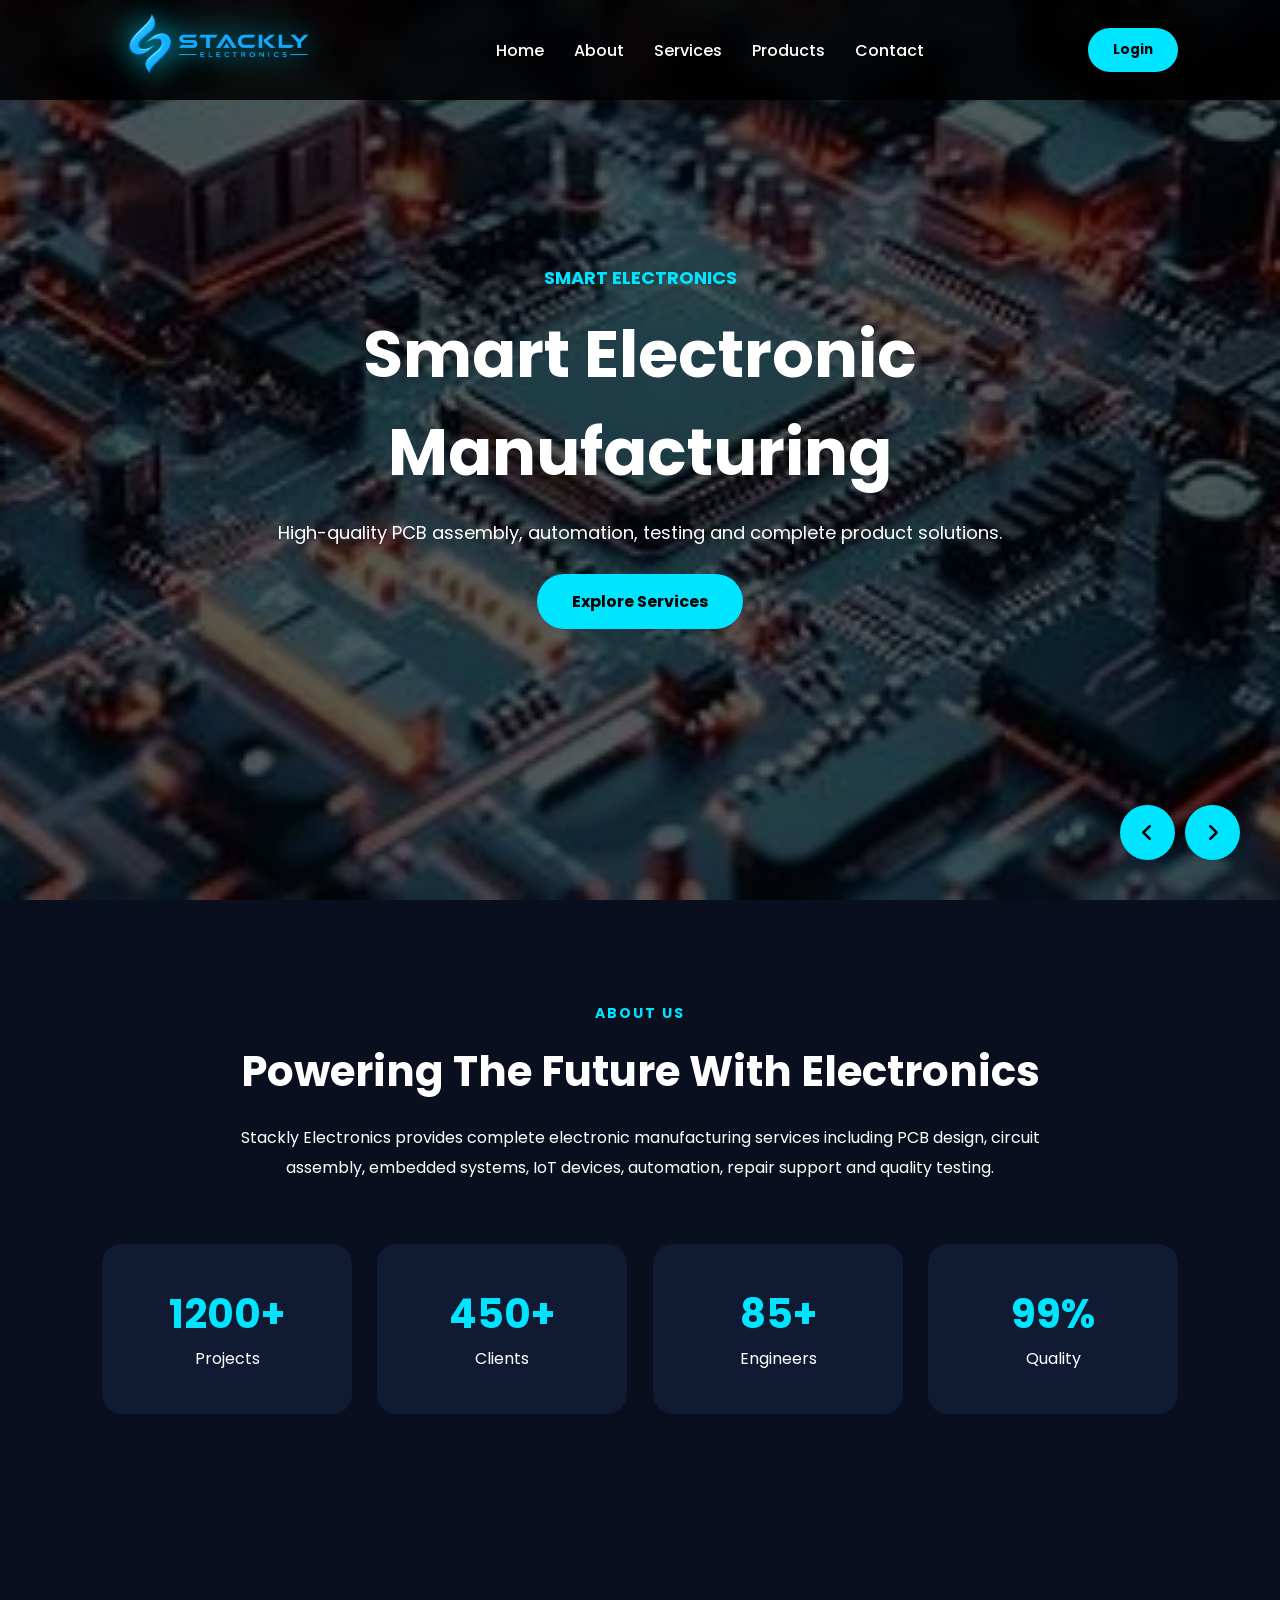
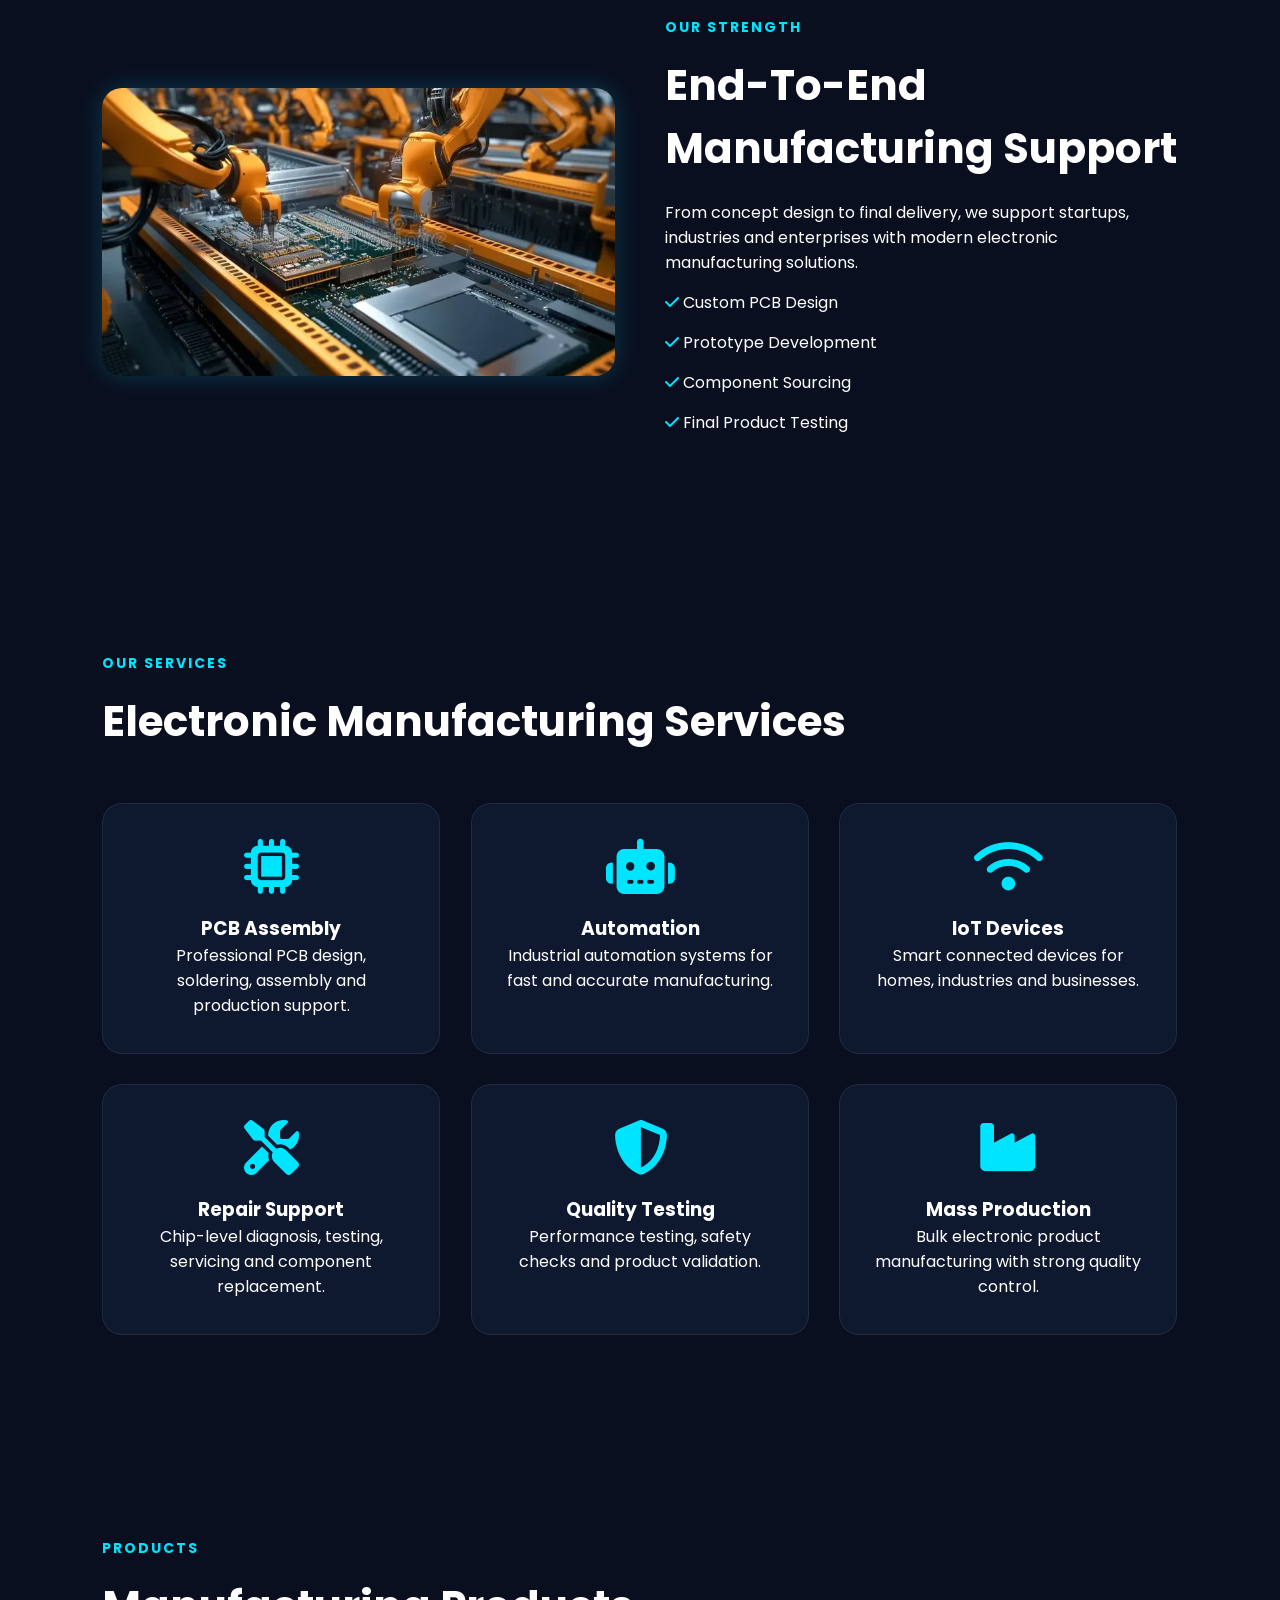
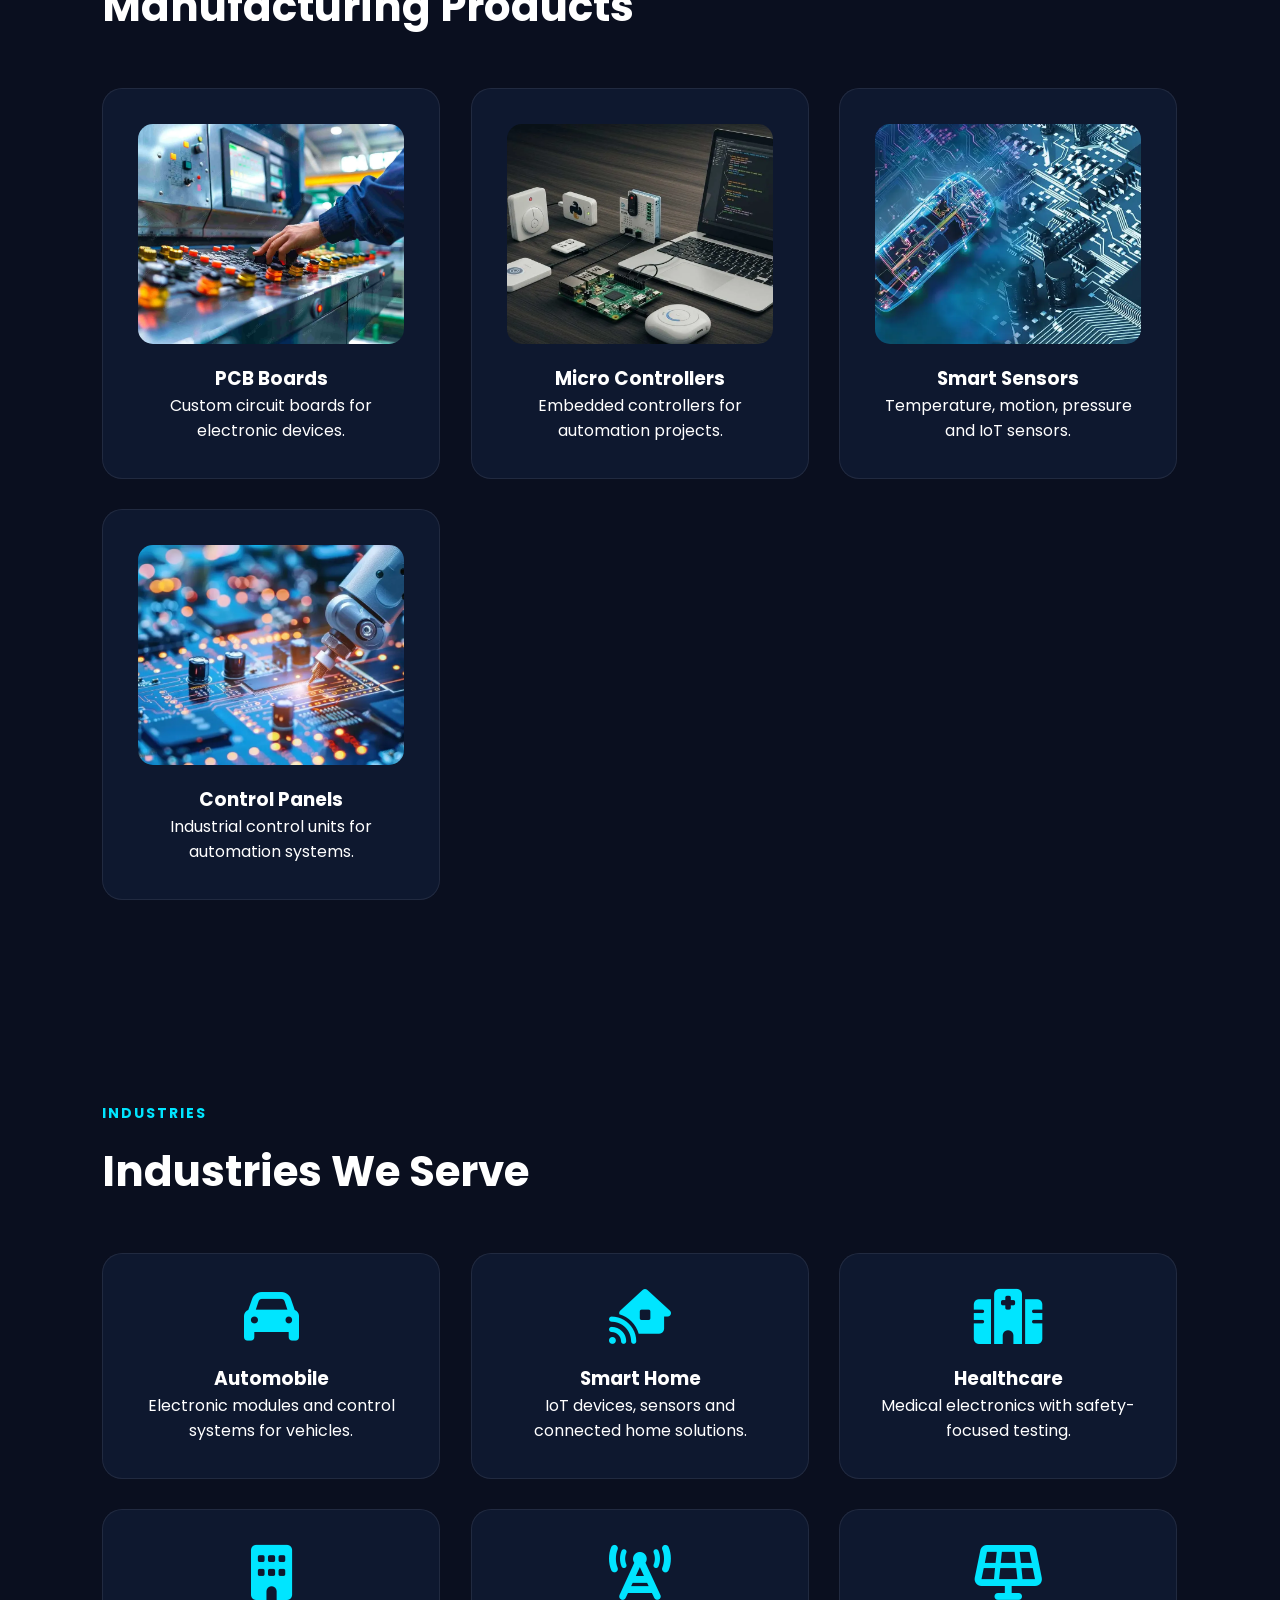
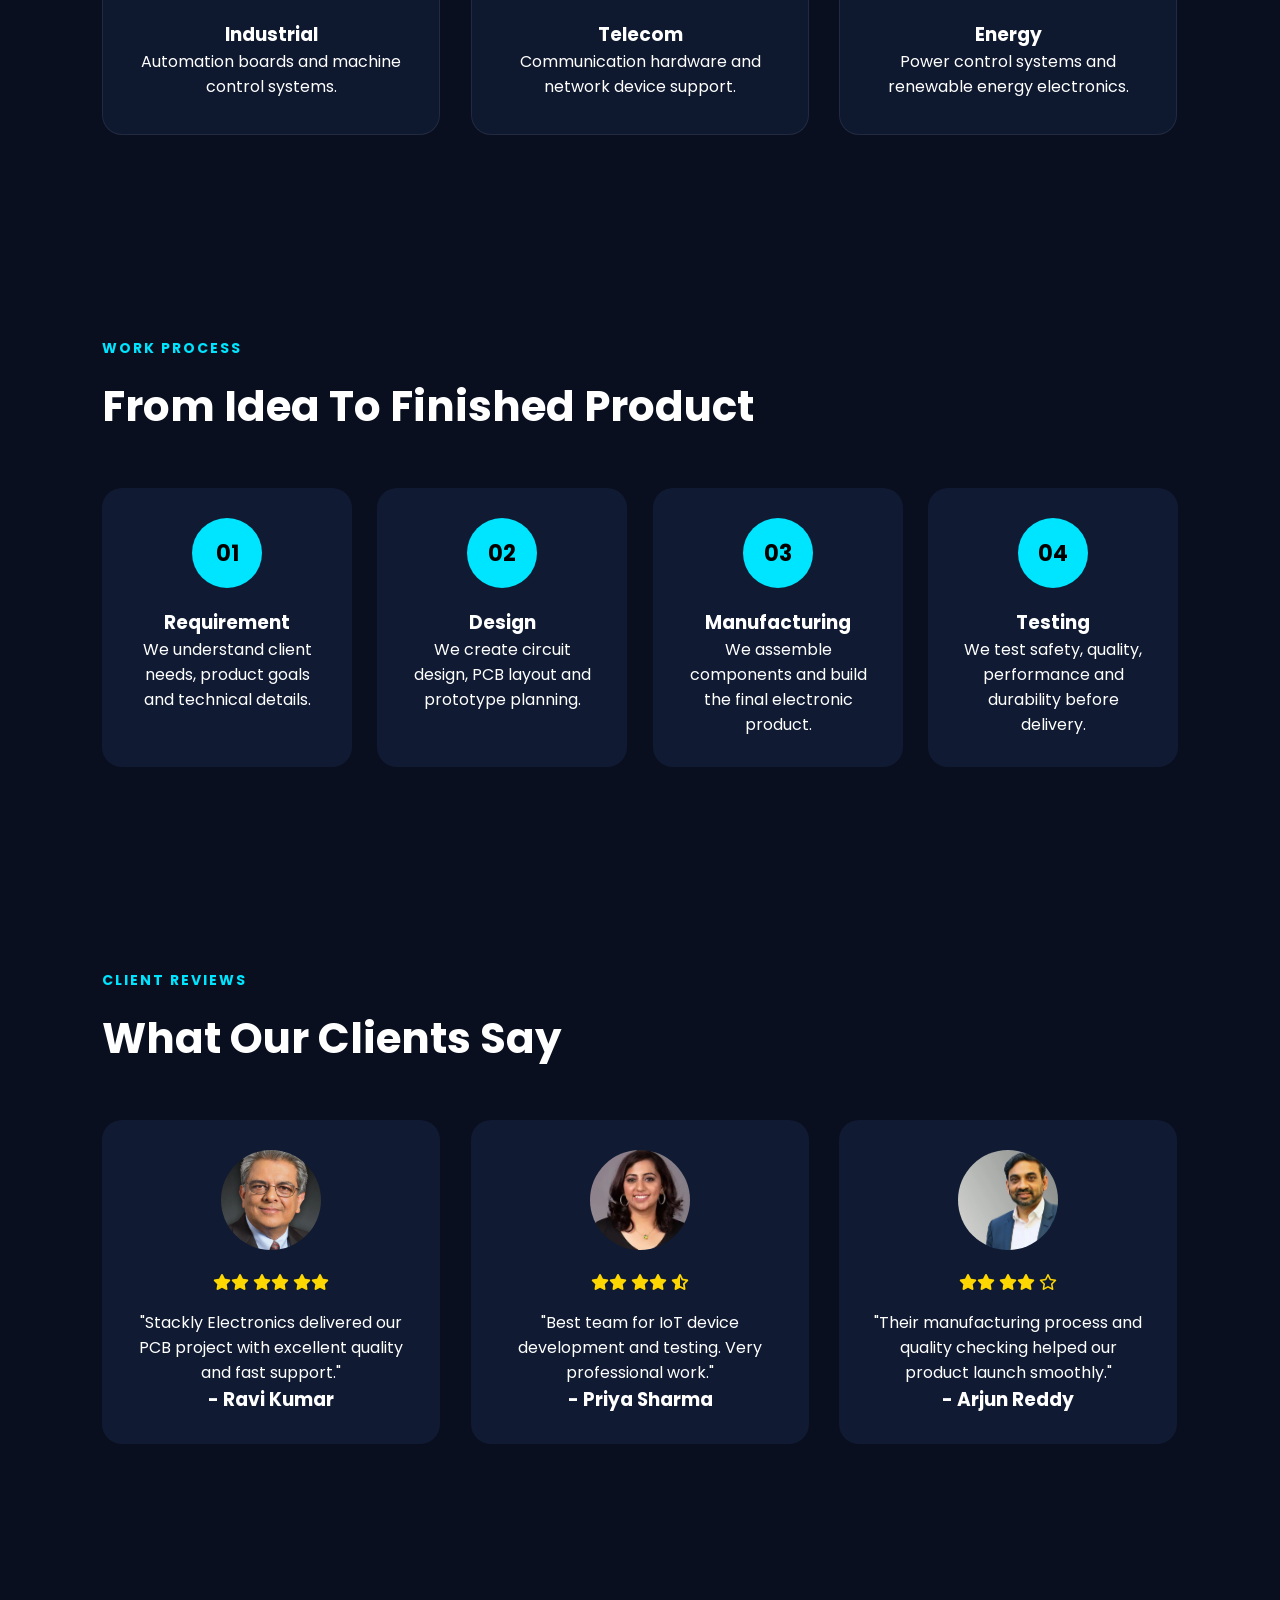
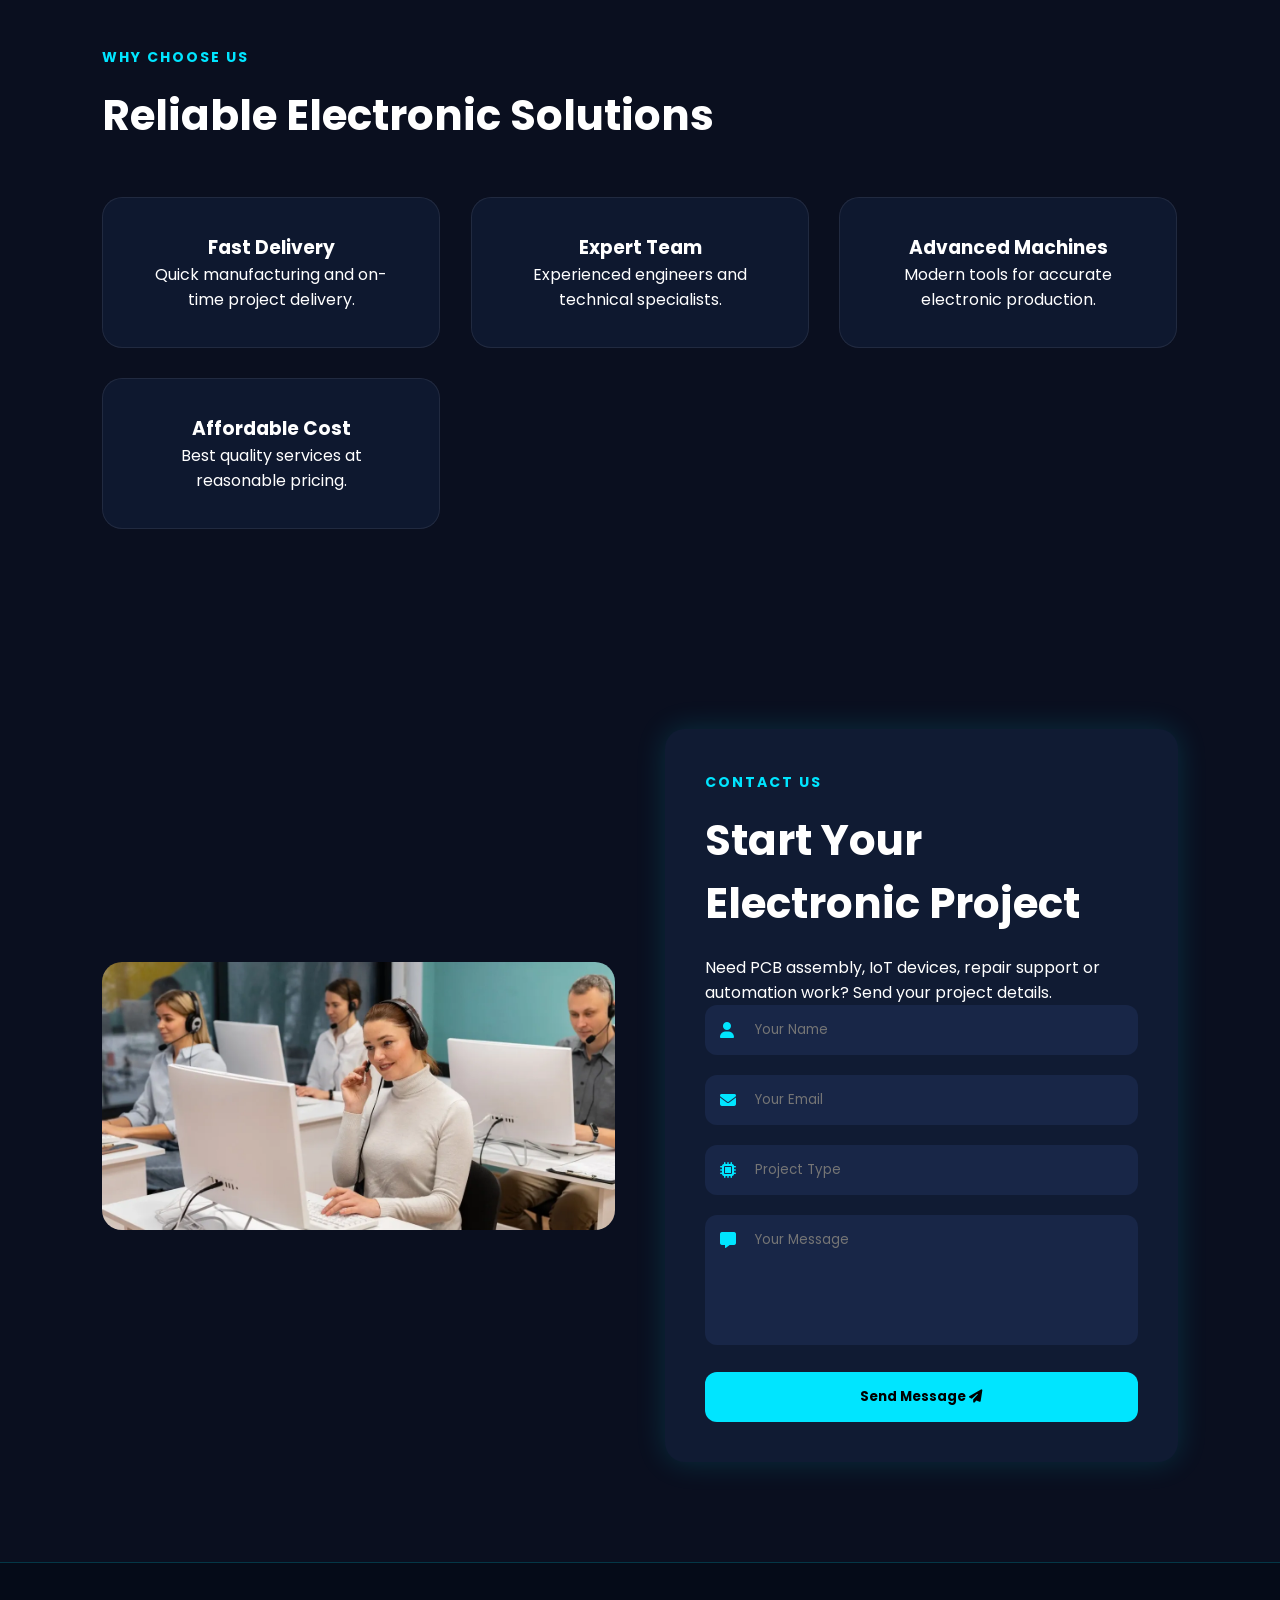
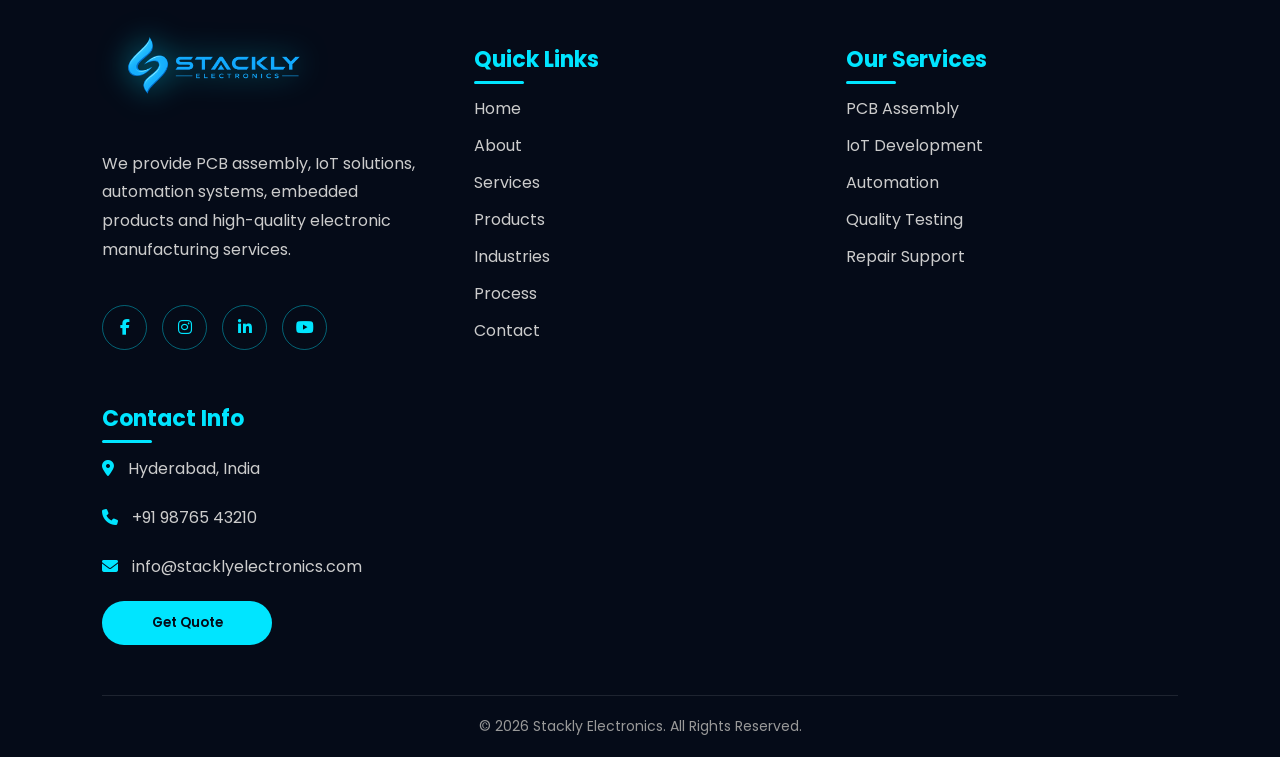
==== index.html @ a697cd23 "Add files via upload" ====
<!DOCTYPE html>
<html lang="en">
<head>
  <meta charset="UTF-8" />
  <meta name="viewport" content="width=device-width, initial-scale=1.0" />
  <title>Stackly Electronic Manufacturing</title>

  <link rel="stylesheet" href="style.css" />
  <link rel="stylesheet" href="https://cdnjs.cloudflare.com/ajax/libs/font-awesome/6.5.1/css/all.min.css" />
</head>
<body>

<header class="navbar">
  
  <!-- Logo -->
<div class="logo">
  <a href="index.html">
    <img src="images3.webp" alt="Stackly Electronics Logo">
    </a>
</div>

  <!-- Navigation -->
  <nav id="navLinks">
    <a href="#home">Home</a>
    <a href="about.html">About</a>
    <a href="#services">Services</a>
    <a href="#products">Products</a>
    <a href="#contact">Contact</a>
    <div class="mobile-login">
        <button class="login-btn" onclick="location.href='login.html'">
            Login
        </button>
    </div>
    </nav>

  <!-- Login Button -->
  <button class="login-btn desktop-login"
        onclick="location.href='login.html'">
    Login
</button>


  <!-- Mobile Menu -->
  <div class="menu" onclick="toggleMenu()">
    <i class="fa-solid fa-bars"></i>
  </div>

</header>
<section class="hero" id="home">
  <div class="slide active" style="background-image:url('image-8.webp')">
    <div class="hero-content">
      <span>SMART ELECTRONICS</span>
      <h1>Smart Electronic Manufacturing</h1>
      <p>High-quality PCB assembly, automation, testing and complete product solutions.</p>
      <a href="#services" class="btn">Explore Services</a>
    </div>
  </div>

  <div class="slide" style="background-image:url('image-2.webp')">
    <div class="hero-content">
      <span>ADVANCED TECHNOLOGY</span>
      <h1>Advanced Production Technology</h1>
      <p>Reliable manufacturing solutions for smart devices and industrial products.</p>
      <a href="#products" class="btn">View Products</a>
    </div>
  </div>

  <div class="slide" style="background-image:url('image-4.webp')">
    <div class="hero-content">
      <span>QUALITY TESTING</span>
      <h1>Quality Testing & Innovation</h1>
      <p>Every electronic product is tested with precision, safety and performance standards.</p>
      <a href="#contact" class="btn">Contact Now</a>
    </div>
  </div>

  <div class="slider-buttons">
    <button onclick="prevSlide()"><i class="fa-solid fa-angle-left"></i></button>
    <button onclick="nextSlide()"><i class="fa-solid fa-angle-right"></i></button>
  </div>
</section>

<section class="section about" id="about">
  <span class="small-title">ABOUT US</span>
  <h2>Powering The Future With Electronics</h2>
  <p>
    Stackly Electronics provides complete electronic manufacturing services including PCB design,
    circuit assembly, embedded systems, IoT devices, automation, repair support and quality testing.
  </p>

  <div class="stats">
    <div class="move-card"><h3>1200+</h3><p>Projects</p></div>
    <div class="move-card"><h3>450+</h3><p>Clients</p></div>
    <div class="move-card"><h3>85+</h3><p>Engineers</p></div>
    <div class="move-card"><h3>99%</h3><p>Quality</p></div>
  </div>
</section>

<section class="section feature-section">
  <div class="feature-left">
    <img src="image-1.webp" alt="Electronics Manufacturing">
  </div>

  <div class="feature-right">
    <span class="small-title">OUR STRENGTH</span>
    <h2>End-To-End Manufacturing Support</h2>
    <p>
      From concept design to final delivery, we support startups, industries and enterprises
      with modern electronic manufacturing solutions.
    </p>

    <div class="feature-points">
      <p><i class="fa-solid fa-check"></i> Custom PCB Design</p>
      <p><i class="fa-solid fa-check"></i> Prototype Development</p>
      <p><i class="fa-solid fa-check"></i> Component Sourcing</p>
      <p><i class="fa-solid fa-check"></i> Final Product Testing</p>
    </div>
  </div>
</section>

<section class="section services" id="services">
  <span class="small-title">OUR SERVICES</span>
  <h2>Electronic Manufacturing Services</h2>

  <div class="grid">
    <div class="card move-card">
      <i class="fa-solid fa-microchip"></i>
      <h3>PCB Assembly</h3>
      <p>Professional PCB design, soldering, assembly and production support.</p>
    </div>

    <div class="card move-card">
      <i class="fa-solid fa-robot"></i>
      <h3>Automation</h3>
      <p>Industrial automation systems for fast and accurate manufacturing.</p>
    </div>

    <div class="card move-card">
      <i class="fa-solid fa-wifi"></i>
      <h3>IoT Devices</h3>
      <p>Smart connected devices for homes, industries and businesses.</p>
    </div>

    <div class="card move-card">
      <i class="fa-solid fa-screwdriver-wrench"></i>
      <h3>Repair Support</h3>
      <p>Chip-level diagnosis, testing, servicing and component replacement.</p>
    </div>

    <div class="card move-card">
      <i class="fa-solid fa-shield-halved"></i>
      <h3>Quality Testing</h3>
      <p>Performance testing, safety checks and product validation.</p>
    </div>

    <div class="card move-card">
      <i class="fa-solid fa-industry"></i>
      <h3>Mass Production</h3>
      <p>Bulk electronic product manufacturing with strong quality control.</p>
    </div>
  </div>
</section>

<section class="section products" id="products">
  <span class="small-title">PRODUCTS</span>
  <h2>Manufacturing Products</h2>

  <div class="grid">
    <div class="product move-card">
      <img src="image-5.webp" alt="PCB Boards">
      <h3>PCB Boards</h3>
      <p>Custom circuit boards for electronic devices.</p>
    </div>

    <div class="product move-card">
      <img src="image-3.webp" alt="Micro Controllers">
      <h3>Micro Controllers</h3>
      <p>Embedded controllers for automation projects.</p>
    </div>

    <div class="product move-card">
      <img src="image-2.webp" alt="Smart Sensors">
      <h3>Smart Sensors</h3>
      <p>Temperature, motion, pressure and IoT sensors.</p>
    </div>

    <div class="product move-card">
      <img src="image-4.webp" alt="Control Panels">
      <h3>Control Panels</h3>
      <p>Industrial control units for automation systems.</p>
    </div>
  </div>
</section>

<section class="section industries" id="industries">
  <span class="small-title">INDUSTRIES</span>
  <h2>Industries We Serve</h2>

  <div class="grid">
    <div class="card move-card">
      <i class="fa-solid fa-car"></i>
      <h3>Automobile</h3>
      <p>Electronic modules and control systems for vehicles.</p>
    </div>

    <div class="card move-card">
      <i class="fa-solid fa-house-signal"></i>
      <h3>Smart Home</h3>
      <p>IoT devices, sensors and connected home solutions.</p>
    </div>

    <div class="card move-card">
      <i class="fa-solid fa-hospital"></i>
      <h3>Healthcare</h3>
      <p>Medical electronics with safety-focused testing.</p>
    </div>

    <div class="card move-card">
      <i class="fa-solid fa-building"></i>
      <h3>Industrial</h3>
      <p>Automation boards and machine control systems.</p>
    </div>

    <div class="card move-card">
      <i class="fa-solid fa-tower-cell"></i>
      <h3>Telecom</h3>
      <p>Communication hardware and network device support.</p>
    </div>

    <div class="card move-card">
      <i class="fa-solid fa-solar-panel"></i>
      <h3>Energy</h3>
      <p>Power control systems and renewable energy electronics.</p>
    </div>
  </div>
</section>

<section class="section process" id="process">
  <span class="small-title">WORK PROCESS</span>
  <h2>From Idea To Finished Product</h2>

  <div class="timeline">
    <div class="move-card">
      <span>01</span>
      <h3>Requirement</h3>
      <p>We understand client needs, product goals and technical details.</p>
    </div>

    <div class="move-card">
      <span>02</span>
      <h3>Design</h3>
      <p>We create circuit design, PCB layout and prototype planning.</p>
    </div>

    <div class="move-card">
      <span>03</span>
      <h3>Manufacturing</h3>
      <p>We assemble components and build the final electronic product.</p>
    </div>

    <div class="move-card">
      <span>04</span>
      <h3>Testing</h3>
      <p>We test safety, quality, performance and durability before delivery.</p>
    </div>
  </div>
</section>
<!-- Font Awesome Icons -->
<link rel="stylesheet" href="https://cdnjs.cloudflare.com/ajax/libs/font-awesome/6.5.1/css/all.min.css">

<section class="section testimonial-section">
  <span class="small-title">CLIENT REVIEWS</span>
  <h2 class="move-title">What Our Clients Say</h2>

  <div class="testimonial-slider">

    <div class="review">
      <img src="k_11zon.webp" alt="Ravi Kumar">
      <div class="stars">
        <i class="fa-solid fa-star"></i><i class="fa-solid fa-star"></i>
        <i class="fa-solid fa-star"></i><i class="fa-solid fa-star"></i>
        <i class="fa-solid fa-star"></i><i class="fa-solid fa-star"></i>
      </div>
      <p>"Stackly Electronics delivered our PCB project with excellent quality and fast support."</p>
      <h3>- Ravi Kumar</h3>
    </div>

    <div class="review">
      <img src="h_11zon.webp" alt="Priya Sharma">
      <div class="stars">
        <i class="fa-solid fa-star"></i><i class="fa-solid fa-star"></i>
        <i class="fa-solid fa-star"></i><i class="fa-solid fa-star"></i>
        <i class="fa-solid fa-star-half-stroke"></i>
      </div>
      <p>"Best team for IoT device development and testing. Very professional work."</p>
      <h3>- Priya Sharma</h3>
    </div>

    <div class="review">
      <img src="m_11zon.webp" alt="Arjun Reddy">
      <div class="stars">
        <i class="fa-solid fa-star"></i><i class="fa-solid fa-star"></i>
        <i class="fa-solid fa-star"></i><i class="fa-solid fa-star"></i>
        <i class="fa-regular fa-star"></i>
      </div>
      <p>"Their manufacturing process and quality checking helped our product launch smoothly."</p>
      <h3>- Arjun Reddy</h3>
    </div>

  </div>
</section>

<section class="section why">
  <span class="small-title">WHY CHOOSE US</span>
  <h2>Reliable Electronic Solutions</h2>

  <div class="grid">
    <div class="card move-card">
      <h3>Fast Delivery</h3>
      <p>Quick manufacturing and on-time project delivery.</p>
    </div>

    <div class="card move-card">
      <h3>Expert Team</h3>
      <p>Experienced engineers and technical specialists.</p>
    </div>

    <div class="card move-card">
      <h3>Advanced Machines</h3>
      <p>Modern tools for accurate electronic production.</p>
    </div>

    <div class="card move-card">
      <h3>Affordable Cost</h3>
      <p>Best quality services at reasonable pricing.</p>
    </div>
  </div>
</section>

<section class="contact-new" id="contact">
  <div class="contact-img">
    <img src="image-6.webp" alt="Contact Electronics">
  </div>

  <div class="contact-box">
    <span class="small-title">CONTACT US</span>
    <h2>Start Your Electronic Project</h2>
    <p>Need PCB assembly, IoT devices, repair support or automation work? Send your project details.</p>

    <form onsubmit="sendMessage(event)">
      <div class="input-group">
        <i class="fa-solid fa-user"></i>
        <input type="text" placeholder="Your Name" required>
      </div>

      <div class="input-group">
        <i class="fa-solid fa-envelope"></i>
        <input type="email" placeholder="Your Email" required>
      </div>

      <div class="input-group">
        <i class="fa-solid fa-microchip"></i>
        <input type="text" placeholder="Project Type" required>
      </div>

      <div class="input-group textarea">
        <i class="fa-solid fa-message"></i>
        <textarea placeholder="Your Message" required></textarea>
      </div>

      <button type="submit">
        Send Message <i class="fa-solid fa-paper-plane"></i>
      </button>
    </form>
  </div>
</section>


<section>
<footer class="footer">
  <div class="footer-grid">
    <div class="footer-box">
<h2 class="footer-logo">
  <a href="index.html">
    <img src="images3.webp" alt="Stackly Electronics Logo">
  </a>
</h2>
      <p>
        We provide PCB assembly, IoT solutions, automation systems, embedded products
        and high-quality electronic manufacturing services.
      </p>

      <div class="social">
        <a href="404.html"><i class="fa-brands fa-facebook-f"></i></a>
        <a href="404.html"><i class="fa-brands fa-instagram"></i></a>
        <a href="404.html"><i class="fa-brands fa-linkedin-in"></i></a>
        <a href="404.html"><i class="fa-brands fa-youtube"></i></a>
      </div>
    </div>

    <div class="footer-box">
      <h3>Quick Links</h3>
      <a href="#home">Home</a>
      <a href="#about">About</a>
      <a href="#services">Services</a>
      <a href="#products">Products</a>
      <a href="#industries">Industries</a>
      <a href="#process">Process</a>
      <a href="#contact">Contact</a>
    </div>

    <div class="footer-box">
      <h3>Our Services</h3>
      <a href="#services">PCB Assembly</a>
      <a href="#services">IoT Development</a>
      <a href="#services">Automation</a>
      <a href="#services">Quality Testing</a>
      <a href="#services">Repair Support</a>
    </div>

    <div class="footer-box">
      <h3>Contact Info</h3>
      <p><i class="fa-solid fa-location-dot"></i> Hyderabad, India</p>
      <p><i class="fa-solid fa-phone"></i> +91 98765 43210</p>
      <p><i class="fa-solid fa-envelope"></i> info@stacklyelectronics.com</p>
      <button onclick="location.href='#contact'">Get Quote</button>
    </div>
  </div>

  <div class="footer-bottom">
    <p>© 2026 Stackly Electronics. All Rights Reserved.</p>
  </div>
</footer>
</section>

<script src="script.js"></script>
</body>
</html>
---- style.css ----
/* =========================
   GOOGLE FONT
========================= */
@import url('https://fonts.googleapis.com/css2?family=Poppins:wght@300;400;500;600;700;800&display=swap');

*{
    margin:0;
    padding:0;
    box-sizing:border-box;
    scroll-behavior:smooth;
    font-family:'Poppins',sans-serif;
}

body{
    background:#0a0f1f;
    color:#fff;
    overflow-x:hidden;

    
    

}

img{
    max-width:100%;
    display:block;
    
}

a{
    text-decoration:none;
}

.section{
    padding:100px 8%;
}

.small-title{
    color:#00e5ff;
    font-size:14px;
    font-weight:700;
    letter-spacing:2px;
    text-transform:uppercase;
}

h2{
    font-size:42px;
    margin:15px 0 20px;
}

/* =========================
   NAVBAR
========================= */

.navbar{
    position:fixed;
    top:0;
    left:0;
    width:100%;
    height: 100px;
    z-index:1000;
    display:flex;
    justify-content:space-between;
    align-items:center;
    padding:15px 8%;
    background:rgba(0,0,0,.85);
    backdrop-filter:blur(10px);
}

.logo{
    display:flex;
    align-items:center;
}
.logo img{
    width:230px;
    height:auto;
    object-fit:contain;
    filter:drop-shadow(0 0 15px #00e5ff);
    transition:.4s ease;
}

.logo img:hover{
    transform:scale(1.05);
}
nav{
    display:flex;
    gap:30px;
}

nav a{
    color:#fff;
    font-weight:500;
    transition:.3s;
}

nav a:hover{
    color:#00e5ff;
}

.login-btn{
    padding:12px 25px;
    border:none;
    border-radius:30px;
    background:#00e5ff;
    color:#000;
    font-weight:700;
    cursor:pointer;
    transition:.4s;
}

.login-btn:hover{
    transform:translateY(-3px);
}
.desktop-login{
    display:block;
}

.mobile-login{
    display:none;
}

.menu{
    display:none;
    font-size:28px;
    color:#fff;
    cursor:pointer;
}

/* =========================
   HERO
========================= */

.hero{
    position:relative;
    height:100vh;
    overflow:hidden;
}

.slide{
    position:absolute;
    width:100%;
    height:100%;
    background-size:cover;
    background-position:center;
    display:flex;
    align-items:center;
    justify-content:center;
    opacity:0;
    transition:1s;
}

.slide.active{
    opacity:1;
}

.slide::before{
    content:"";
    position:absolute;
    width:100%;
    height:100%;
    background:rgba(0,0,0,.65);
}

.hero-content{
    position:relative;
    z-index:2;
    text-align:center;
    max-width:850px;
}

.hero-content span{
    color:#00e5ff;
    font-size:18px;
    font-weight:700;
}

.hero-content h1{
    font-size:65px;
    margin:15px 0;
}

.hero-content p{
    font-size:18px;
    line-height:1.8;
}

.btn{
    display:inline-block;
    margin-top:25px;
    background:#00e5ff;
    color:#000;
    padding:15px 35px;
    border-radius:40px;
    font-weight:700;
    transition:.4s;
}

.btn:hover{
    transform:translateY(-5px);
}

.slider-buttons{
    position:absolute;
    bottom:40px;
    right:40px;
    z-index:10;
    display:flex;
    gap:10px;
}

.slider-buttons button{
    width:55px;
    height:55px;
    border:none;
    border-radius:50%;
    background:#00e5ff;
    cursor:pointer;
    font-size:20px;
}

/* =========================
   ABOUT
========================= */

.about{
    text-align:center;
}

.about p{
    max-width:850px;
    margin:auto;
    line-height:1.9;
}

.stats{
    display:grid;
    grid-template-columns:repeat(auto-fit,minmax(220px,1fr));
    gap:25px;
    margin-top:60px;
}

.stats div{
    background:#101b33;
    padding:40px;
    border-radius:20px;
}


.stats h3{
    font-size:40px;
    color:#00e5ff;
}

/* =========================
   FEATURE
========================= */

.feature-section{
    display:grid;
    grid-template-columns:1fr 1fr;
    gap:50px;
    align-items:center;
}

.feature-left img{
    border-radius:20px;
}

.feature-points p{
    margin:15px 0;
}

.feature-points i{
    color:#00e5ff;
}

/* =========================
   GRID
========================= */

.grid{
    display:grid;
    grid-template-columns:repeat(auto-fit,minmax(280px,1fr));
    gap:30px;
    margin-top:50px;
}

.card,
.product{
    background:rgba(16,27,51,.85);
    backdrop-filter:blur(12px);
    border:1px solid rgba(255,255,255,.08);
    padding:35px;
    border-radius:20px;
    transition:.5s;
    text-align:center;
}
.card:hover,
.product:hover{
    transform:translateY(-10px);
    box-shadow:0 0 25px rgba(0,229,255,.4);
}

.card i{
    font-size:55px;
    color:#00e5ff;
    margin-bottom:20px;
}

.product img{
    height:220px;
    width:100%;
    object-fit:cover;
    border-radius:15px;
    margin-bottom:20px;
}

/* =========================
   PROCESS
========================= */

.timeline{
    display:grid;
    grid-template-columns:repeat(auto-fit,minmax(250px,1fr));
    gap:25px;
    margin-top:50px;
}

.timeline .move-card{
    background:#101b33;
    padding:30px;
    border-radius:20px;
    text-align:center;
}

.timeline span{
    width:70px;
    height:70px;
    background:#00e5ff;
    color:#000;
    display:flex;
    align-items:center;
    justify-content:center;
    margin:auto auto 20px;
    border-radius:50%;
    font-size:22px;
    font-weight:700;
}

/* =========================
   TESTIMONIAL
========================= */

.testimonial-slider{
    display:grid;
    grid-template-columns:repeat(auto-fit,minmax(300px,1fr));
    gap:30px;
    margin-top:50px;
}

.review{
    background:#101b33;
    padding:30px;
    text-align:center;
    border-radius:20px;
}

.review img{
    width:100px;
    height:100px;
    border-radius:50%;
    margin:auto;
    margin-bottom:20px;
}

.stars{
    color:#ffd700;
    margin-bottom:15px;
}

/* =========================
   CONTACT
========================= */

.contact-new{
    display:grid;
    grid-template-columns:1fr 1fr;
    gap:50px;
    align-items:center;
    padding:100px 8%;
}

.contact-img img{
    border-radius:20px;
}

.contact-box{
    background:#101b33;
    padding:40px;
    border-radius:20px;
}

.input-group{
    position:relative;
    margin-bottom:20px;
}

.input-group i{
    position:absolute;
    left:15px;
    top:17px;
    color:#00e5ff;
}

.input-group input,
.input-group textarea{
    width:100%;
    padding:15px 15px 15px 50px;
    border:none;
    border-radius:12px;
    background:#182647;
    color:#fff;
}

textarea{
    min-height:130px;
    resize:none;
}

.contact-box button{
    width:100%;
    padding:15px;
    border:none;
    border-radius:12px;
    background:#00e5ff;
    color:#000;
    font-weight:700;
    cursor:pointer;
}


/* =========================
   FOOTER
========================= */
.footer{
    background:#050b18;
    padding:80px 8% 20px;
    border-top:1px solid rgba(0,229,255,.2);
}

.footer-grid{
    display:grid;
    grid-template-columns:repeat(auto-fit,minmax(250px,1fr));
    gap:40px;
    align-items:start;
}

.footer-box{
    display:flex;
    flex-direction:column;
    min-height:80px;
    animation:fadeUp 1s ease forwards;
}

.footer-logo{
    margin-bottom:05px;
}

.footer-logo img{
    margin-top: -60px;
    width:220px;
    max-width:100%;
    object-fit:contain;
    filter:drop-shadow(0 0 15px rgba(0,229,255,.6));
    transition:.4s ease;
}

.footer-logo img:hover{
    transform:scale(1.05);
}

.footer-box h3{
    color:#00e5ff;
    font-size:22px;
    margin-bottom:20px;
    position:relative;
}

.footer-box h3::after{
    content:'';
    position:absolute;
    left:0;
    bottom:-8px;
    width:50px;
    height:3px;
    background:#00e5ff;
    border-radius:10px;
}

.footer-box p{
    color:#ccc;
    line-height:1.8;
    margin-bottom:20px;
    transition:.3s;
}

.footer-box a{
    color:#ccc;
    text-decoration:none;
    margin-bottom:12px;
    transition:.4s ease;
    width:fit-content;
}

.footer-box a:hover{
    color:#00e5ff;
    transform:translateX(8px);
}

.footer-box p i{
    color:#00e5ff;
    margin-right:10px;
}

/* Social Icons */
.social{
    display:flex;
    gap:15px;
    margin-top:20px;
}

.social a{
    width:45px;
    height:45px;
    display:flex;
    align-items:center;
    justify-content:center;
    border:1px solid rgba(0,229,255,.4);
    border-radius:50%;
    color:#00e5ff;
    transition:.4s ease;
}

.social a:hover{
    background:#00e5ff;
    color:#050b18;
    transform:translateY(-8px) rotate(360deg);
    box-shadow:0 0 20px #00e5ff;
}

/* Button */
.footer-box button{
    margin-top:auto;
    width:170px;
    padding:12px 20px;
    border:none;
    border-radius:30px;
    background:#00e5ff;
    color:#050b18;
    font-weight:600;
    cursor:pointer;
    transition:.4s ease;
}

.footer-box button:hover{
    transform:translateY(-5px);
    box-shadow:0 0 20px #00e5ff;
}

/* Footer Bottom */
.footer-bottom{
    margin-top:50px;
    text-align:center;
    border-top:1px solid rgba(255,255,255,.1);
    padding-top:20px;
}

.footer-bottom p{
    color:#999;
    font-size:14px;
}

/* Animation */
@keyframes fadeUp{
    from{
        opacity:0;
        transform:translateY(40px);
    }
    to{
        opacity:1;
        transform:translateY(0);
    }
}

/* Mobile */
@media(max-width:768px){

    .footer{
        padding:60px 5% 20px;
    }

    .footer-grid{
        grid-template-columns:1fr;
        gap:35px;
    }

    .footer-box{
        min-height:auto;
        text-align:center;
        align-items:center;
    }

    .footer-box h3::after{
        left:50%;
        transform:translateX(-50%);
    }

    .social{
        justify-content:center;
    }

    .footer-box a:hover{
        transform:none;
    }

    .footer-logo img{
        width:180px;
    }
}
/* =========================
   ANIMATION
========================= */

.move-card{
    animation:floatCard 4s ease-in-out infinite;
}

@keyframes floatCard{
    0%,100%{
        transform:translateY(0);
    }
    50%{
        transform:translateY(-10px);
    }
}

/* =========================
   RESPONSIVE FIXES
========================= */

@media(max-width:991px){

    .navbar{
        padding:15px 5%;
        height:90px;
    }

    .logo img{
        width:180px;
    }

    nav{
        position:absolute;
        top:80px;
        left:0;
        width:360px;
        height: 760px;
        background:#08111f;
        flex-direction:column;
        align-items:center;
        gap:50px;
        padding:30px 0;
        display:none;
    }

    nav.active{
        display:flex;
    }
        .desktop-login{
        display:none;
    }

    .mobile-login{
        display:block;
        width:100%;
        padding:0 20px;
        margin-top:15px;
    }

    .mobile-login .login-btn{
        width:100%;
        padding:14px;
        border:none;
        border-radius:12px;
        background:#00e5ff;
        color:#000;
        font-weight:700;
        cursor:pointer;
    }

    .menu{
        display:block;
    }

    .hero-content h1{
        font-size:48px;
    }

    .feature-section,
    .contact-new{
        grid-template-columns:1fr;
    }

    .feature-left{
        order:-1;
    }

    h2{
        font-size:34px;
    }
}

@media(max-width:768px){

    .section{
        padding:80px 5%;
    }

    .hero-content{
        padding:0 20px;
    }

    .hero-content h1{
        font-size:38px;
        line-height:1.3;
    }

    .hero-content p{
        font-size:16px;
    }

    .btn{
        padding:14px 28px;
    }

    .slider-buttons{
        bottom:20px;
        right:20px;
    }

    .slider-buttons button{
        width:45px;
        height:45px;
        font-size:16px;
    }

    .stats{
        grid-template-columns:1fr;
    }

    .timeline{
        grid-template-columns:1fr;
    }

    .testimonial-slider{
        grid-template-columns:1fr;
    }

    .contact-box{
        padding:25px;
    }

    .footer-logo img{
        width:170px;
    }
}


@media(max-width:480px){

    .navbar{
        height:80px;
    }

    .logo img{
        width:150px;
    }

    .hero-content span{
        font-size:14px;
    }

    .hero-content h1{
        font-size:30px;
    }

    .hero-content p{
        font-size:14px;
        line-height:1.7;
    }

    h2{
        font-size:28px;
    }

    .card,
    .product,
    .review,
    .contact-box{
        padding:20px;
    }

    .stats div{
        padding:25px;
    }

    .footer{
        padding:50px 5% 20px;
    }

    .footer-box h3{
        font-size:20px;
    }

    .footer-bottom p{
        font-size:12px;
    }
}

/* =========================
   SMOOTH SCROLL ANIMATION
========================= */

.card,
.product,
.review,
.timeline .move-card,
.stats div,
.footer-box{
    will-change:transform;
}

/* =========================
   IMAGE OPTIMIZATION
========================= */

.product img,
.feature-left img,
.contact-img img,
.review img{
    object-fit:cover;
}

/* =========================
   GLOBAL HOVER EFFECT
========================= */

.btn,
.login-btn,
.footer-box button{
    position:relative;
    overflow:hidden;
}

.btn::before,
.login-btn::before,
.footer-box button::before{
    content:'';
    position:absolute;
    top:0;
    left:-100%;
    width:100%;
    height:100%;
    background:rgba(255,255,255,.2);
    transition:.5s;
}

.btn:hover::before,
.login-btn:hover::before,
.footer-box button:hover::before{
    left:100%;
} 
/* ===================================
   ADVANCED ANIMATIONS
=================================== */

@keyframes fadeUp{
    from{
        opacity:0;
        transform:translateY(60px);
    }
    to{
        opacity:1;
        transform:translateY(0);
    }
}

@keyframes zoomIn{
    from{
        opacity:0;
        transform:scale(.8);
    }
    to{
        opacity:1;
        transform:scale(1);
    }
}

@keyframes float{
    0%,100%{
        transform:translateY(0);
    }
    50%{
        transform:translateY(-15px);
    }
}

@keyframes glow{
    0%,100%{
        box-shadow:0 0 10px rgba(0,229,255,.3);
    }
    50%{
        box-shadow:0 0 30px rgba(0,229,255,.8);
    }
}

/* HERO */

.hero-content{
    animation:fadeUp 1.2s ease;
}

.hero-content h1{
    animation:zoomIn 1.3s ease;
}

.hero-content p{
    animation:fadeUp 1.8s ease;
}

.btn{
    animation:fadeUp 2s ease;
}

/* CARDS */

.card,
.product,
.review,
.stats div,
.timeline .move-card{
    animation:fadeUp 1s ease;
    transition:.5s;
}

.card:hover,
.product:hover,
.review:hover,
.timeline .move-card:hover,
.stats div:hover{
    transform:translateY(-12px) scale(1.03);
    box-shadow:0 0 25px rgba(0,229,255,.4);
}

/* PRODUCT IMAGE */

.product{
    overflow:hidden;
}

.product img{
    transition:.7s;
}

.product:hover img{
    transform:scale(1.1);
}

/* FEATURE IMAGE */

.feature-left img{
    animation:float 5s infinite ease-in-out;
    box-shadow:0 0 25px rgba(0,229,255,.2);
}

/* STATS */

.stats h3{
    animation:glow 3s infinite;
}

/* CONTACT */

.contact-box{
    box-shadow:0 0 30px rgba(0,229,255,.15);
}

.input-group input:focus,
.input-group textarea:focus{
    outline:none;
    box-shadow:0 0 15px rgba(0,229,255,.5);
}
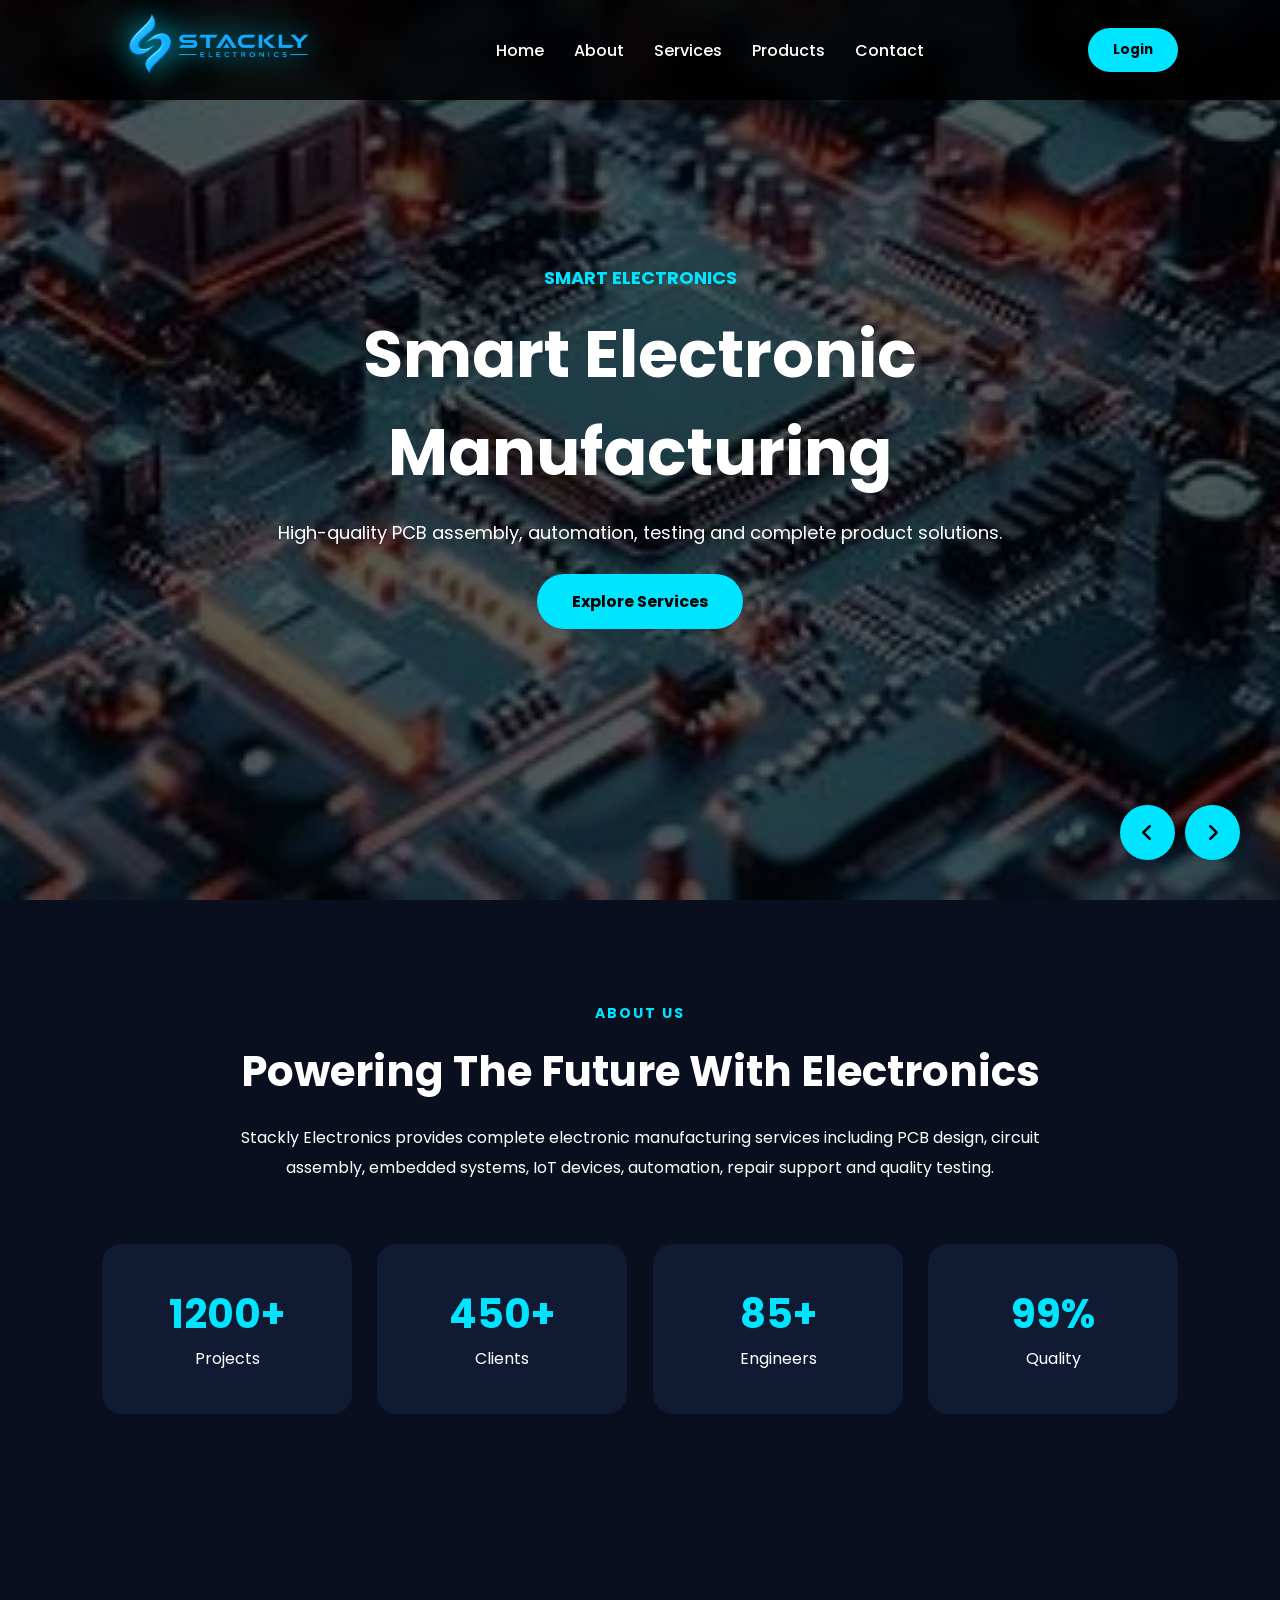
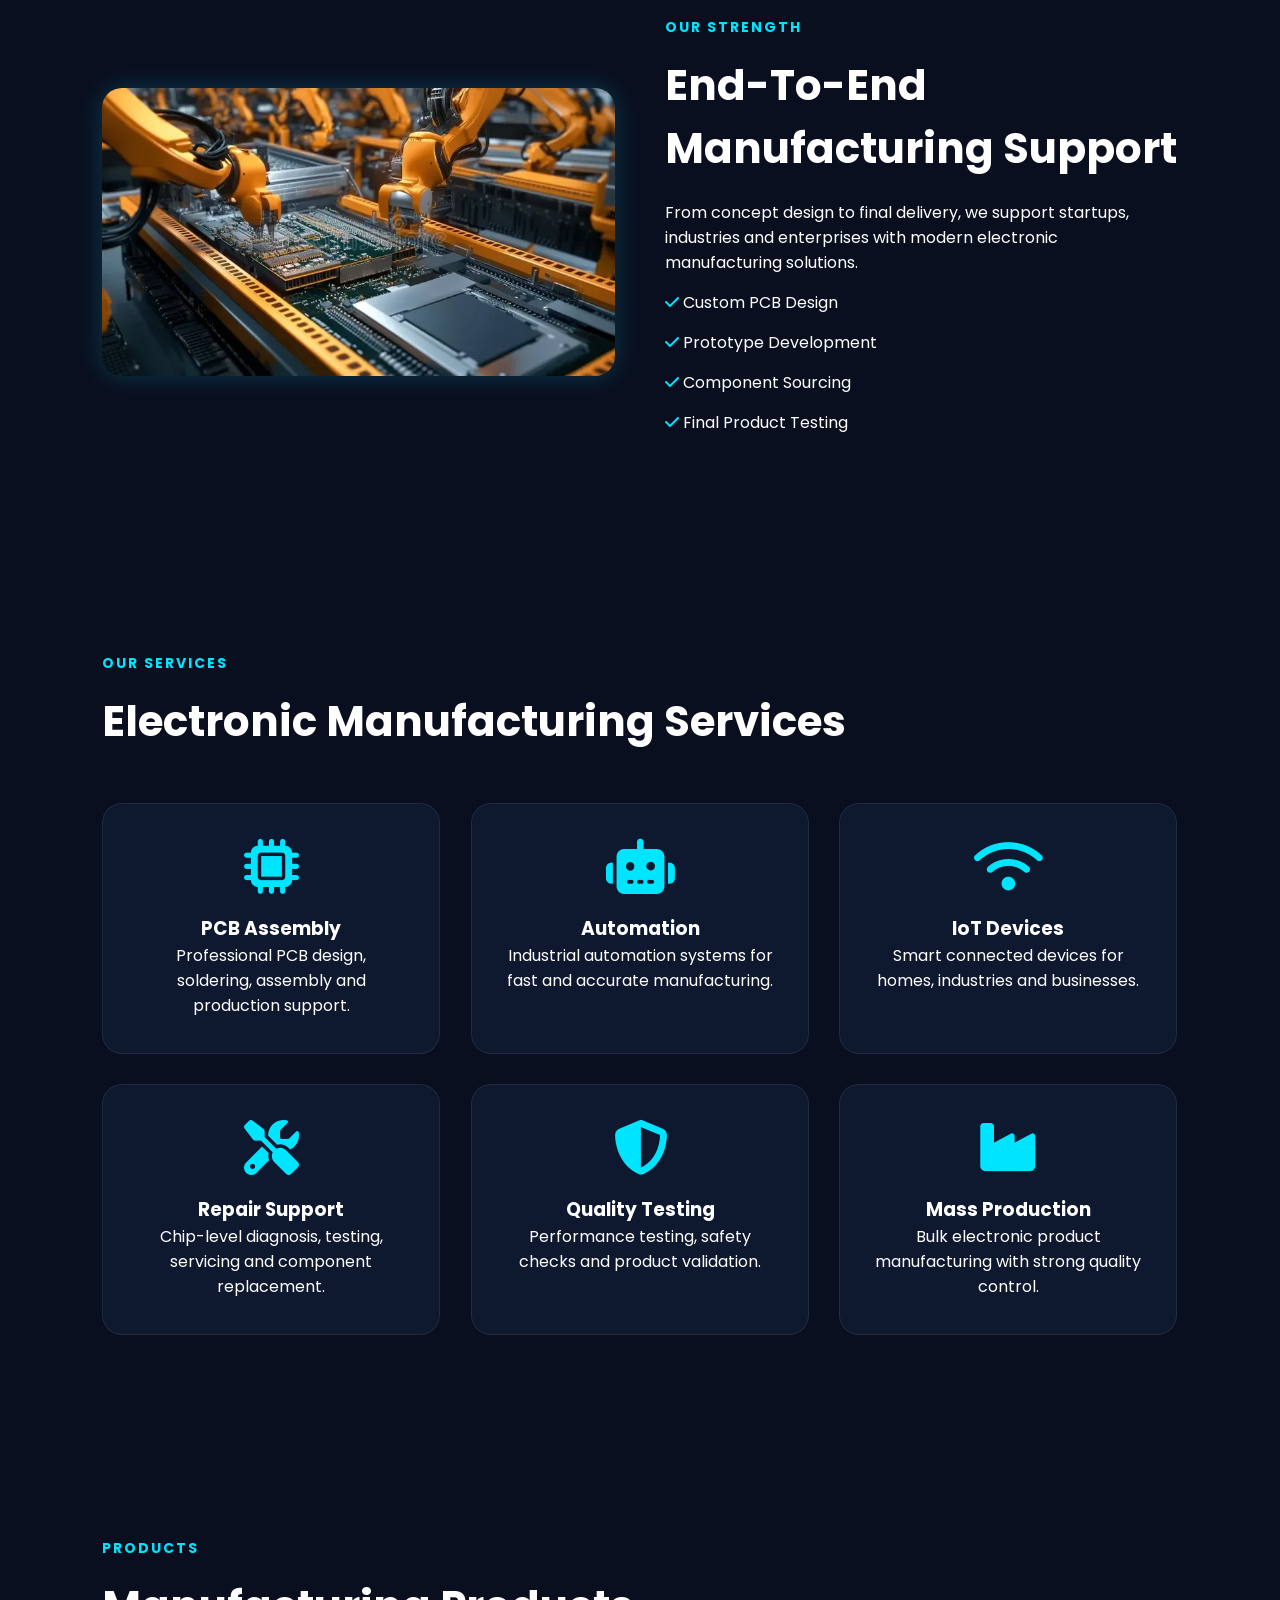
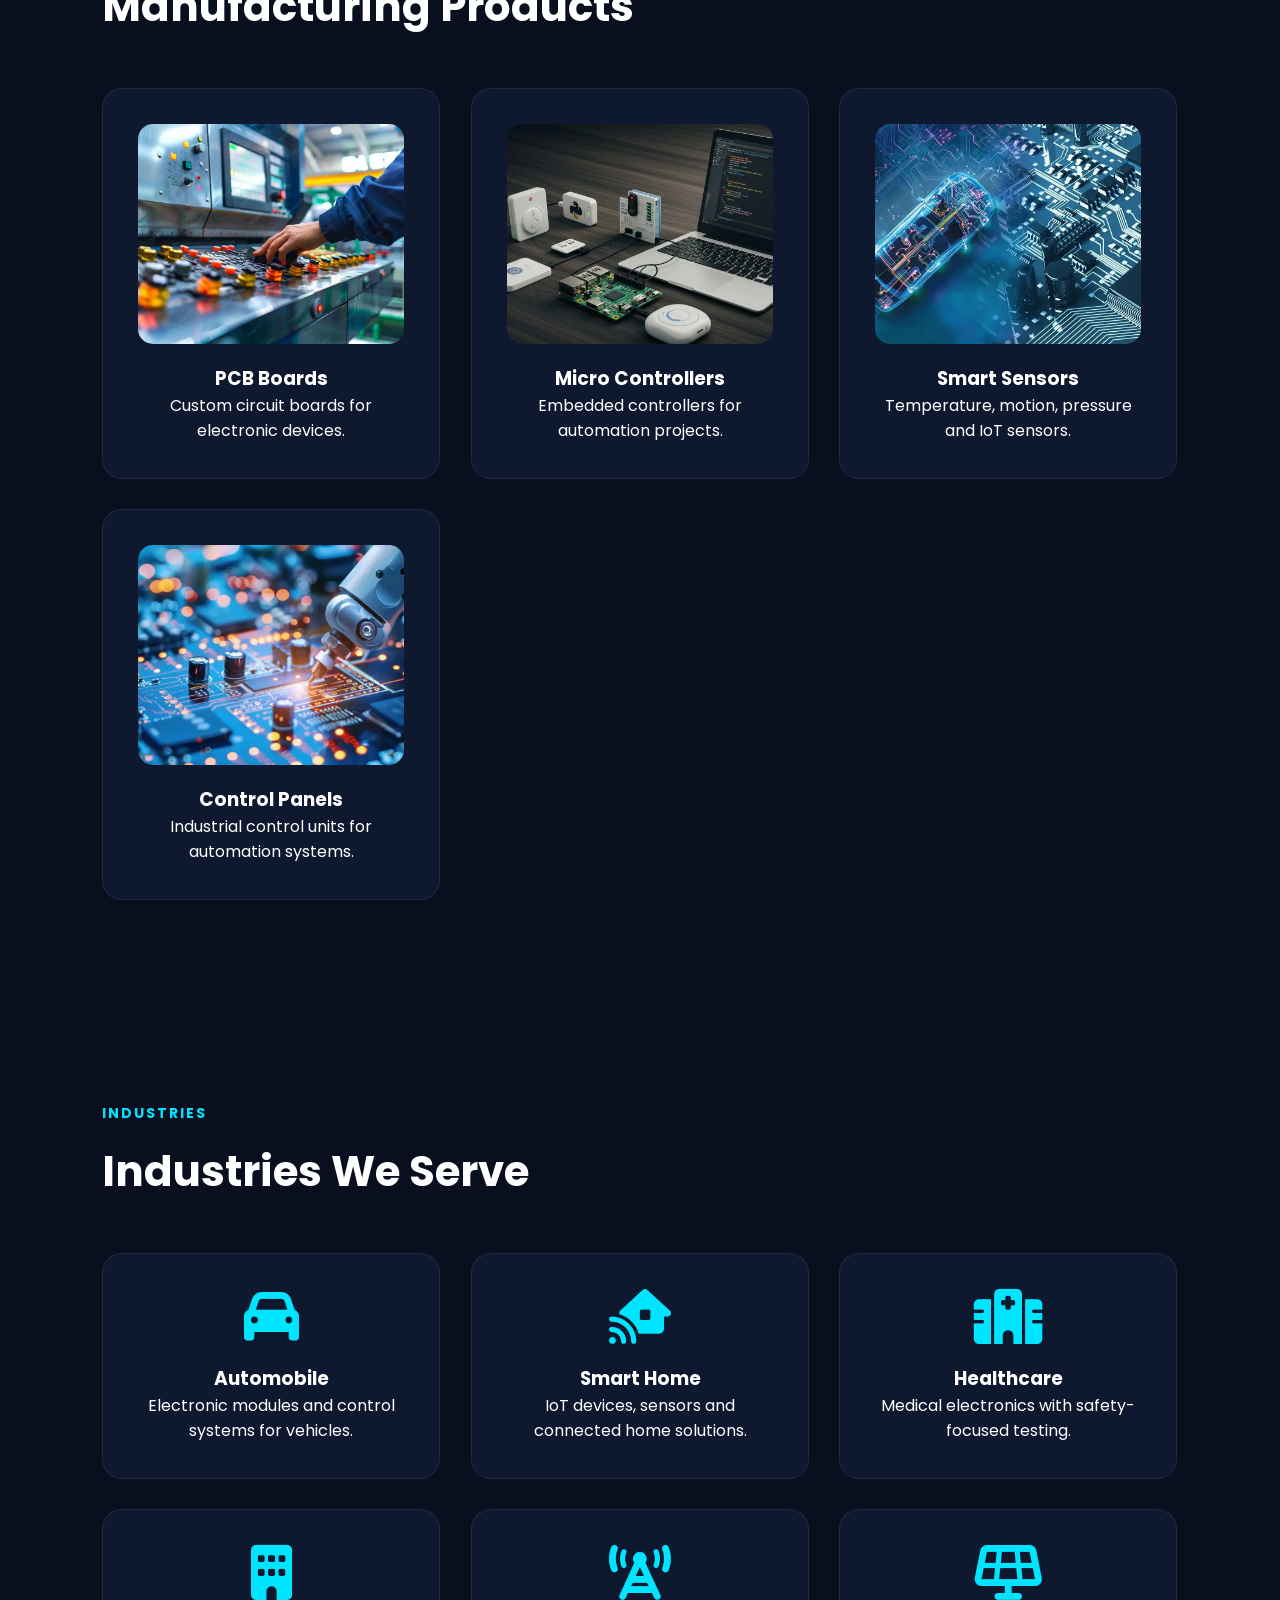
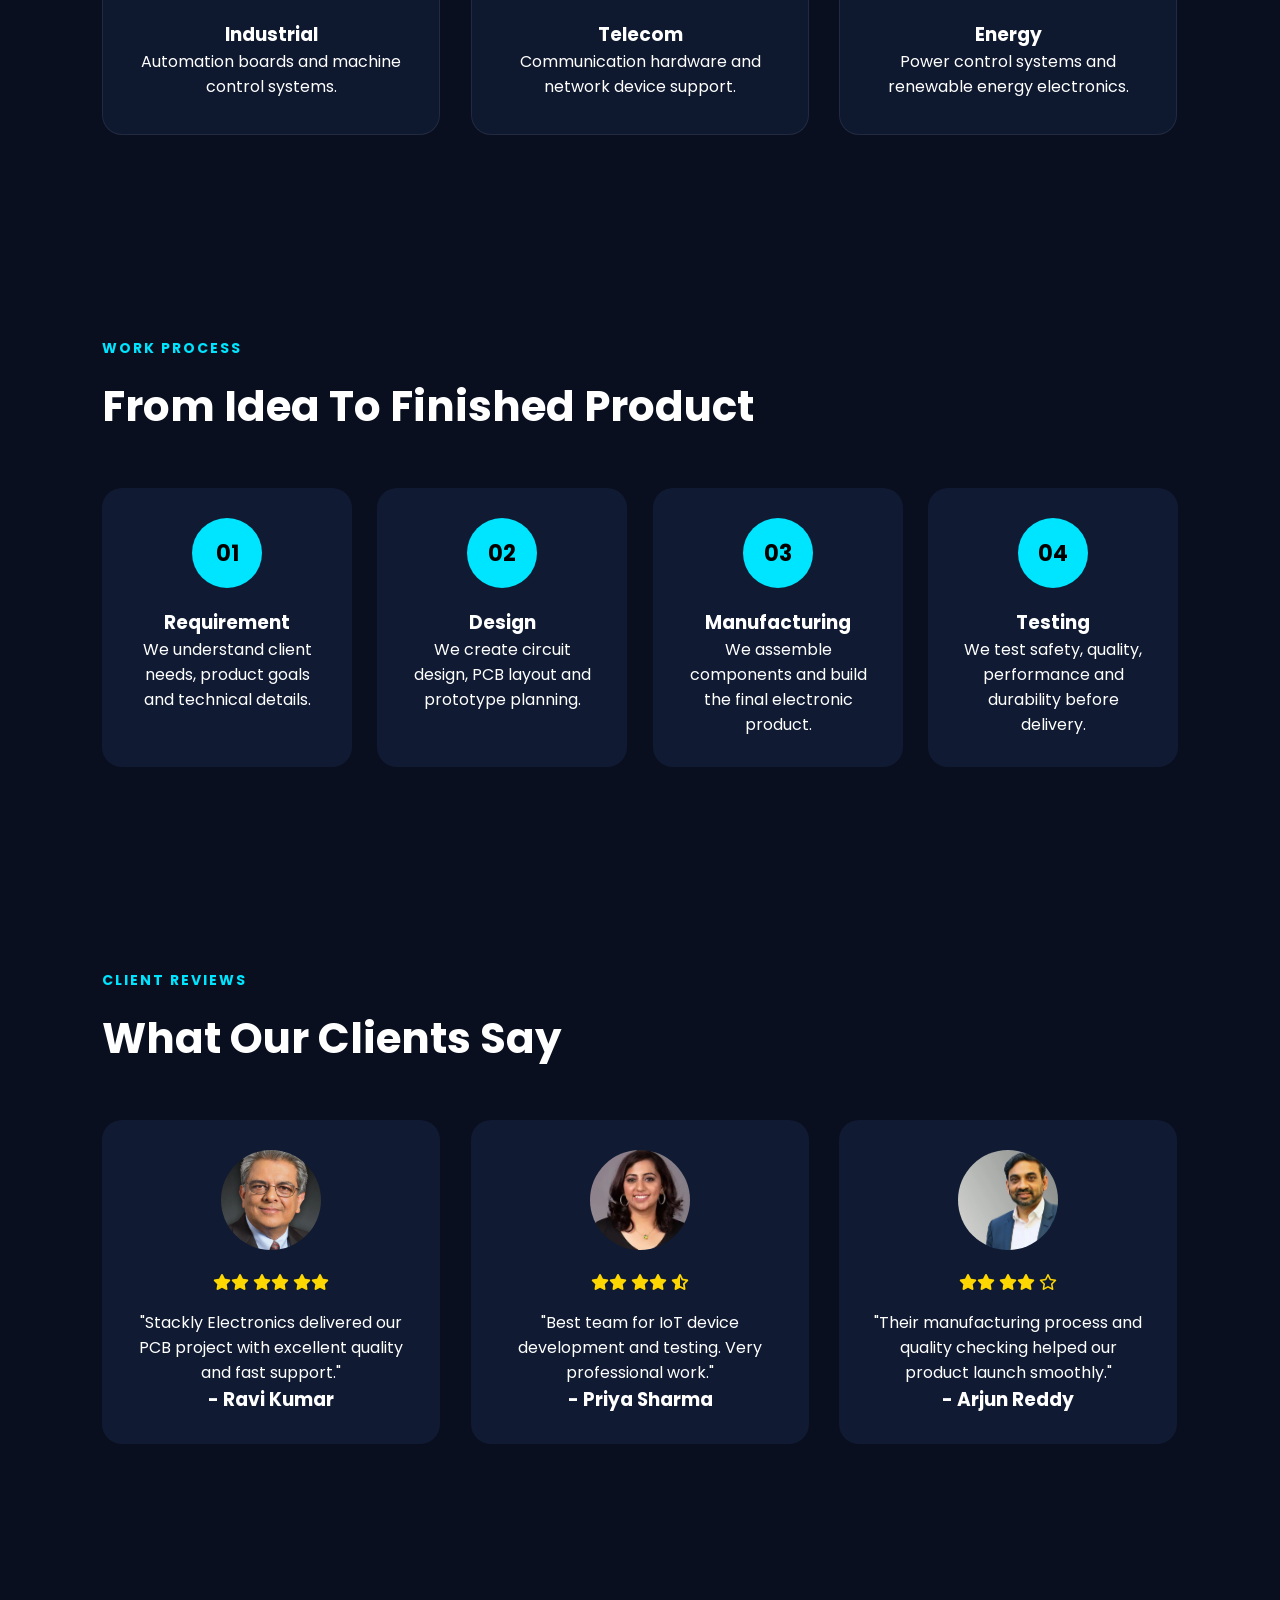
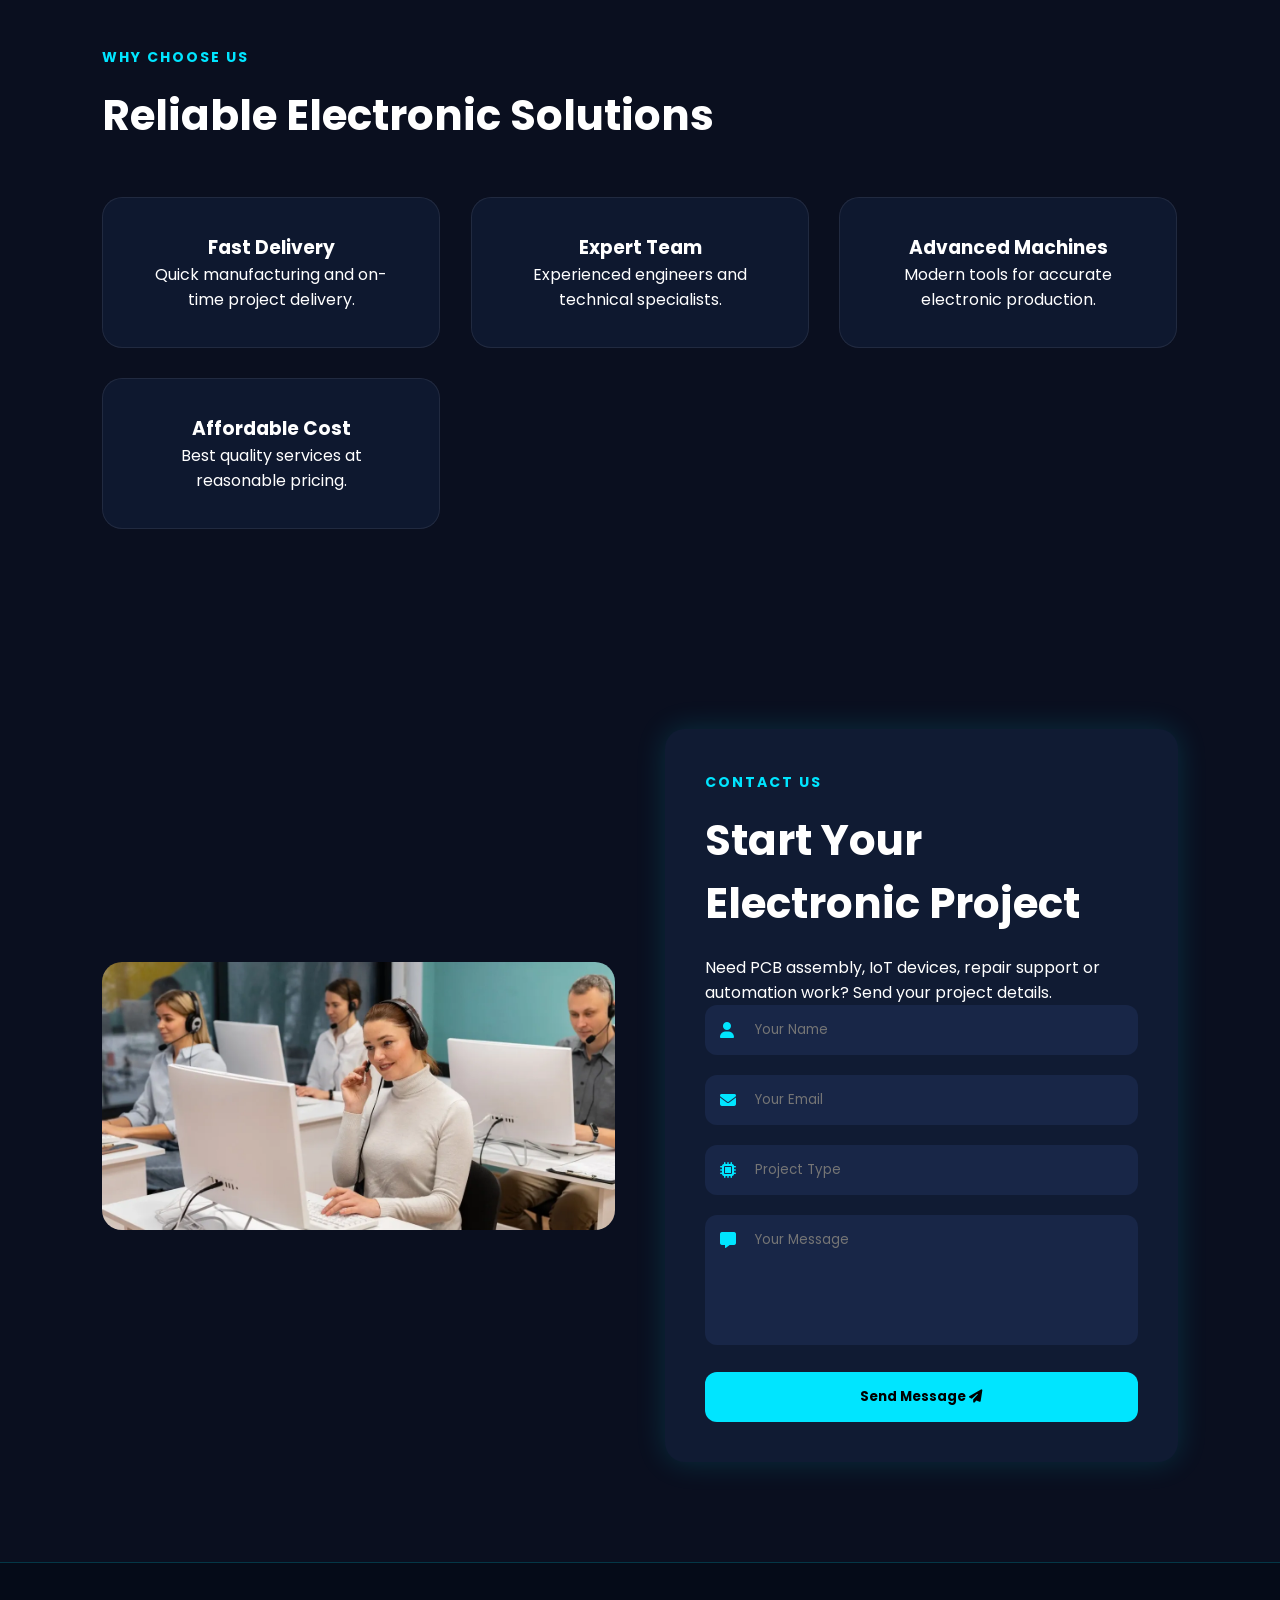
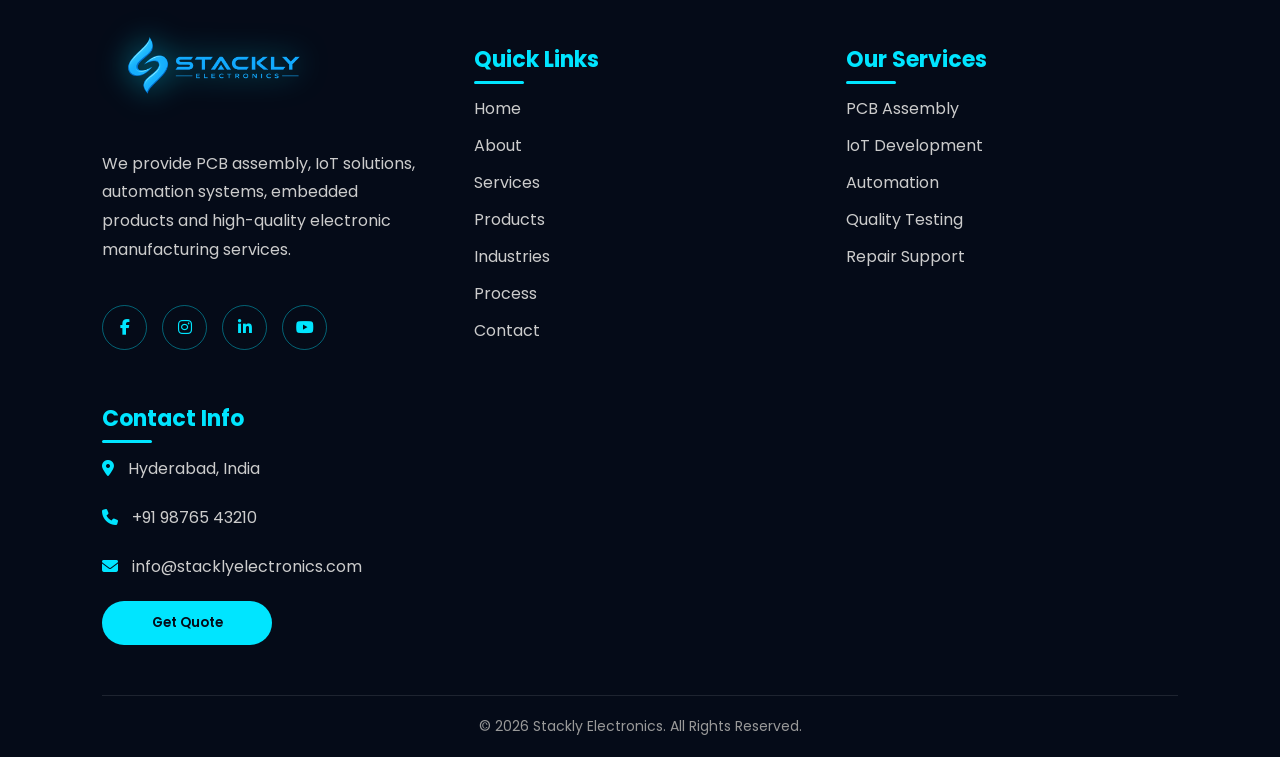
==== commit f63b4f87: "Add files via upload" ====
--- a/index.html
+++ b/index.html
@@ -167,7 +167,7 @@
 
   <div class="grid">
     <div class="product move-card">
-      <img src="image-5.webp" alt="PCB Boards">
+      <img src="imresizer-image-5.webp" alt="PCB Boards">
       <h3>PCB Boards</h3>
       <p>Custom circuit boards for electronic devices.</p>
     </div>
